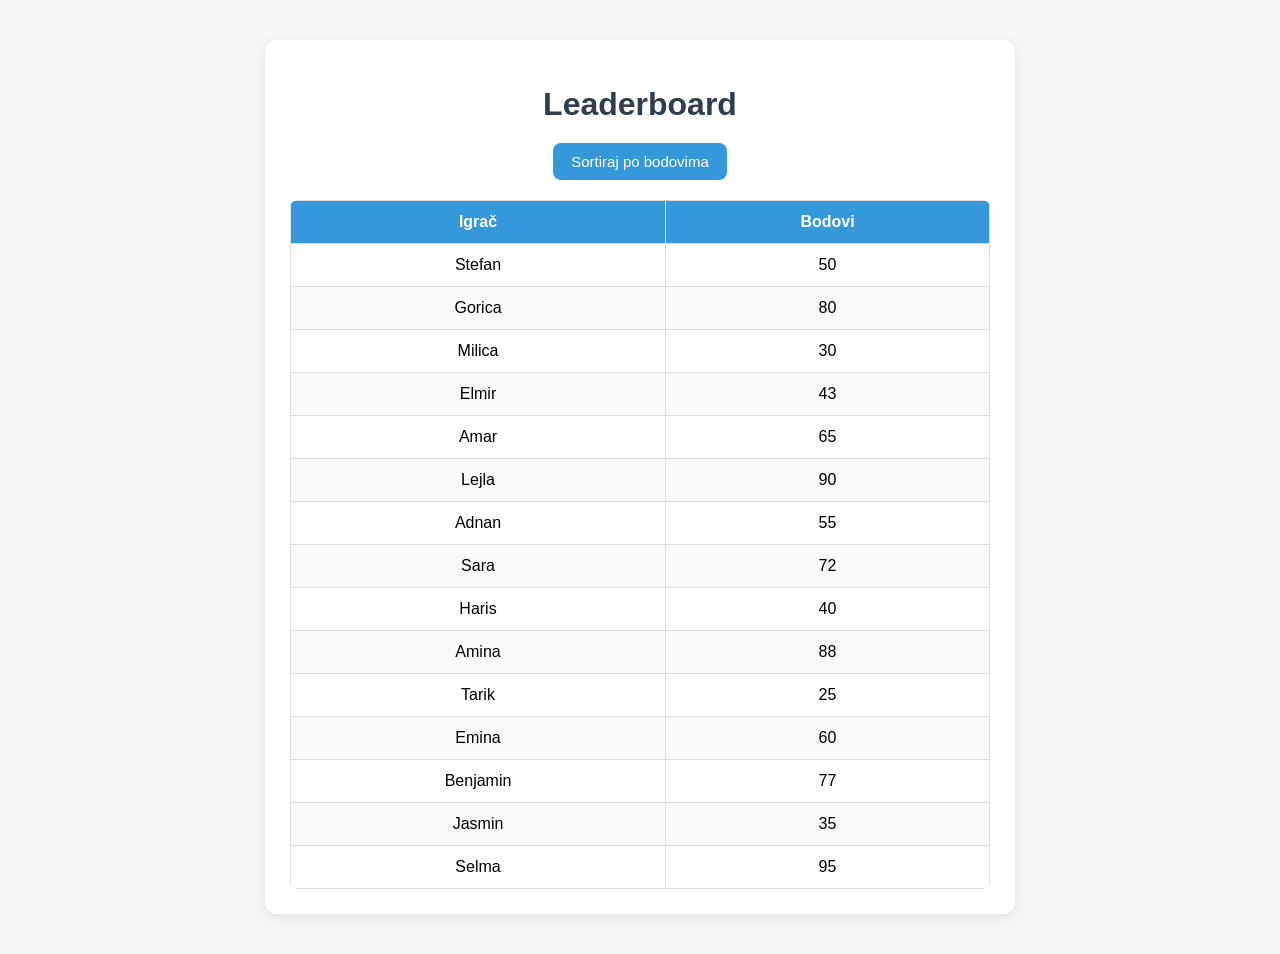
==== 6/table/example6.html @ 31bdbaad "Table finished." ====
<!doctype html>
<html lang="en">
<head>
    <meta charset="UTF-8">
    <meta name="viewport"
          content="width=device-width, user-scalable=no, initial-scale=1.0, maximum-scale=1.0, minimum-scale=1.0">
    <meta http-equiv="X-UA-Compatible" content="ie=edge">
    <title>Leaderboard</title>
    <link rel="stylesheet" href="example6.css">
    <script src="example6.js" defer></script>
</head>
<body>
    <div class="container">
        <h1>Leaderboard</h1>
        <button onclick="sortirajIgrace()">Sortiraj po bodovima</button>
        <table id="tabla"></table>
    </div>
</body>
</html>
---- 6/table/example6.css ----
body{
    font-family: 'Segoe UI', Tahoma, sans-serif;
    background: #f4f6f8;
    margin: 0;
    padding: 40px;
    text-align: center;
}

.container{
    max-width: 700px;
    margin: auto;
    background: white;
    padding: 25px;
    border-radius: 12px;
    box-shadow: 0 4px 12px rgba(0, 0, 0, 0.08);
}

table {
    width: 100%;
    margin: auto;
    border-collapse: collapse;
    overflow: hidden;
    border-radius: 8px;
}

th, td {
    padding: 12px;
    border: 1px solid #ddd;
}

th{
    background: #3498db;
    color: white;
}

tbody tr:nth-child(even){
    background: #f9f9f9;
}

tr:hover{
    background: #eef6fc;
}

button {
    margin-bottom: 20px;
    padding: 10px 18px;
    border: none;
    border-radius: 8px;
    background: #3498db;
    color: white;
    font-size: 15px;
    cursor: pointer;
    transition: 0.3s;
}

button:hover{
    background: #2980b9;
}

h1 {
    text-align: center;
    margin-bottom: 20px;
    color: #2c3e50;
}
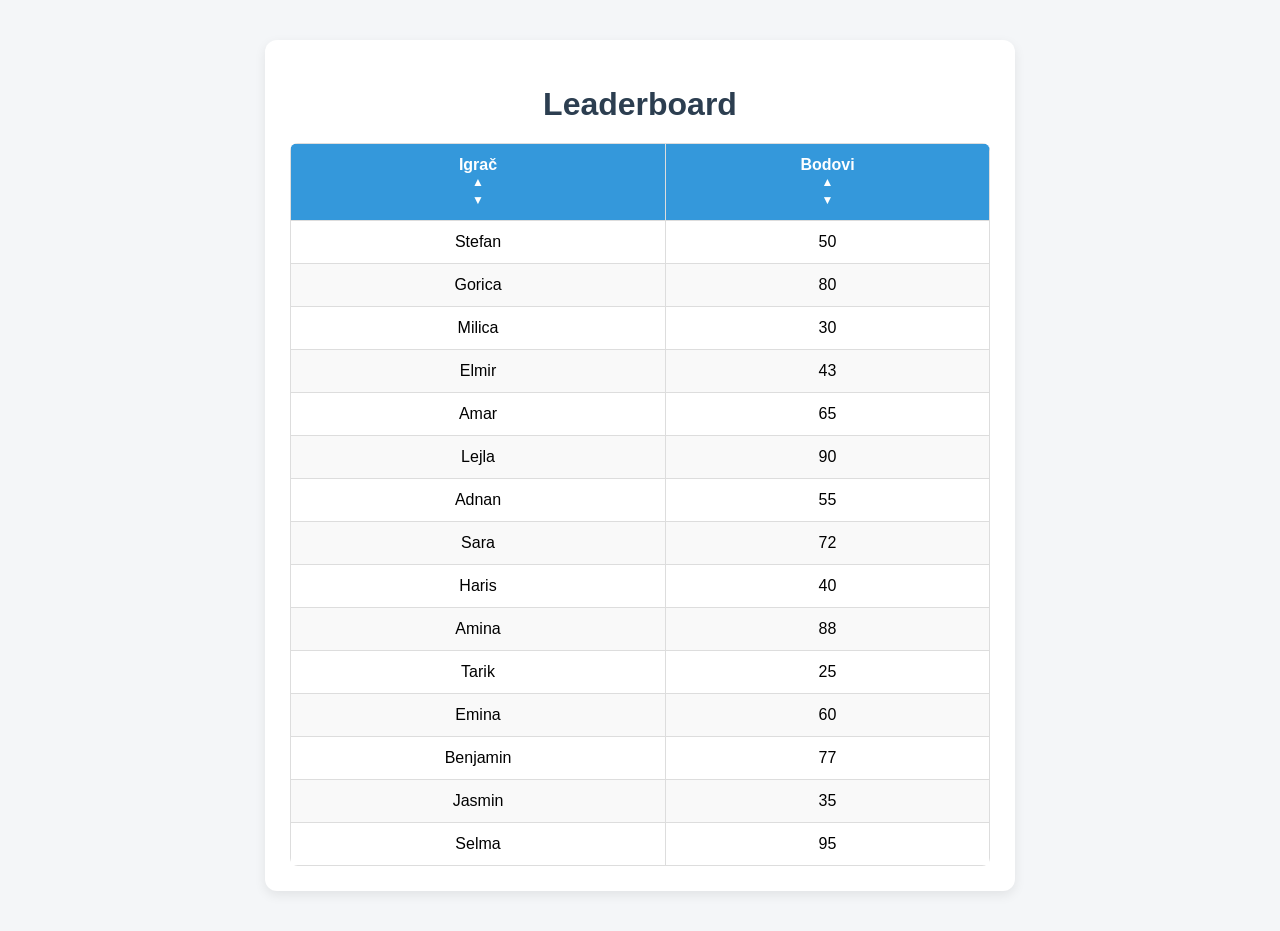
==== commit 95f402a2: "Table with sorthing headers finished" ====
--- a/6/table/example6.html
+++ b/6/table/example6.html
@@ -12,8 +12,8 @@
 <body>
     <div class="container">
         <h1>Leaderboard</h1>
-        <button onclick="sortirajIgrace()">Sortiraj po bodovima</button>
         <table id="tabla"></table>
+
     </div>
 </body>
 </html>
--- a/6/table/example6.css
+++ b/6/table/example6.css
@@ -61,4 +61,28 @@
     text-align: center;
     margin-bottom: 20px;
     color: #2c3e50;
+}
+
+.header-content{
+    display: flex;
+    justify-content: space-between;
+    align-items: center;
+}
+
+.sort-controls{
+    display: flex;
+    flex-direction: column;
+    gap: 2px;
+}
+
+.sort-arrow{
+    cursor: pointer;
+    font-size: 12px;
+    line-height: 1;
+    padding: 2px 4px;
+    border-radius: 4px;
+}
+
+.sort-arrow:hover{
+    background: rgba(255, 255, 255, 0.2);
 }
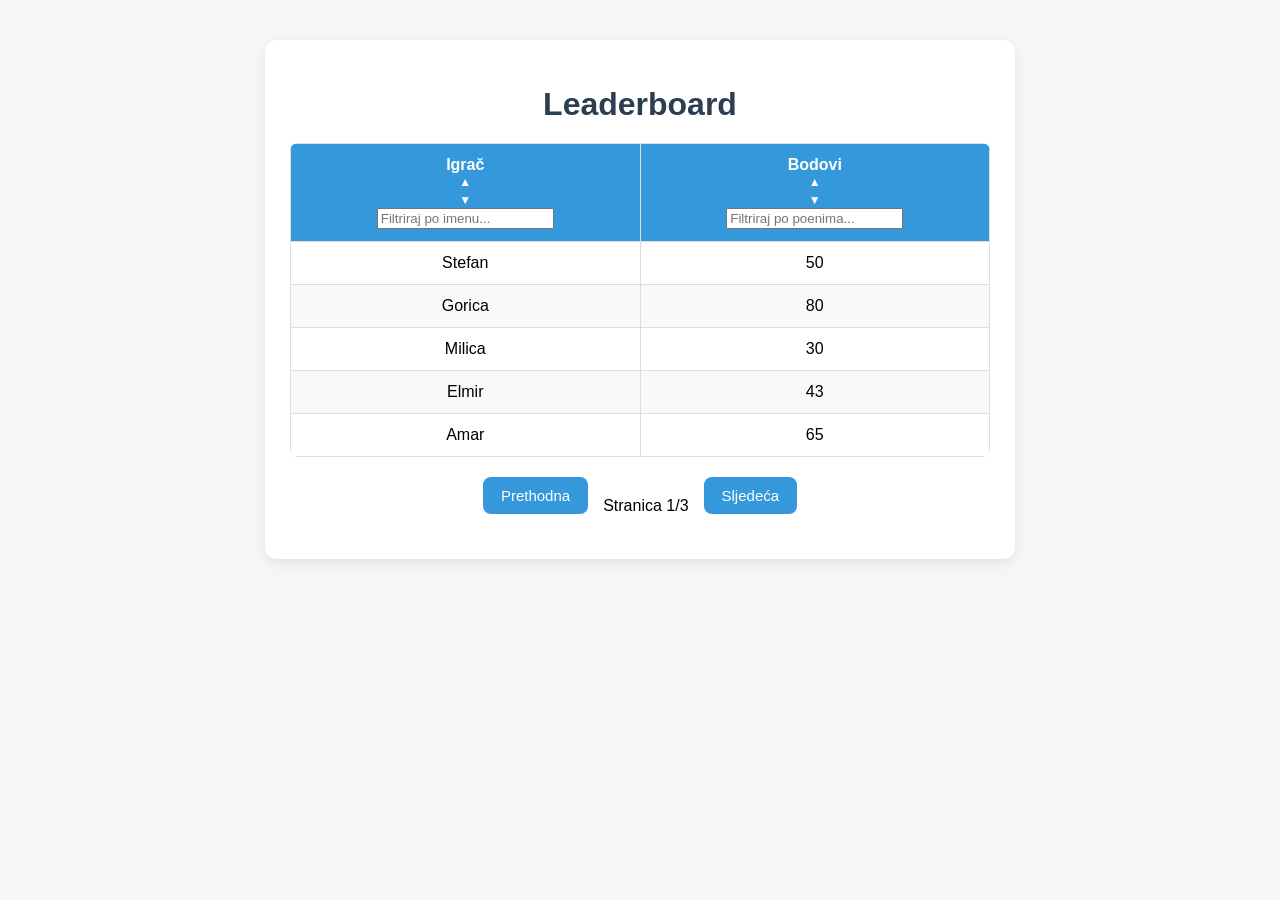
==== commit 6ab1de23: "Pagination, Sorting, Filtering" ====
--- a/6/table/example6.html
+++ b/6/table/example6.html
@@ -12,8 +12,13 @@
 <body>
     <div class="container">
         <h1>Leaderboard</h1>
+
         <table id="tabla"></table>
-
+        <div class="pagination">
+            <button onclick="idiNaPrethodnuStranicu()">Prethodna</button>
+            <span id="page-info"></span>
+            <button onclick="idiNaSljedecuStranicu()">Sljedeća</button>
+        </div>
     </div>
 </body>
 </html>
--- a/6/table/example6.css
+++ b/6/table/example6.css
@@ -85,4 +85,12 @@
 
 .sort-arrow:hover{
     background: rgba(255, 255, 255, 0.2);
+}
+
+.pagination{
+    margin-top: 20px;
+    display: flex;
+    justify-content: center;
+    align-items: center;
+    gap: 15px;
 }
